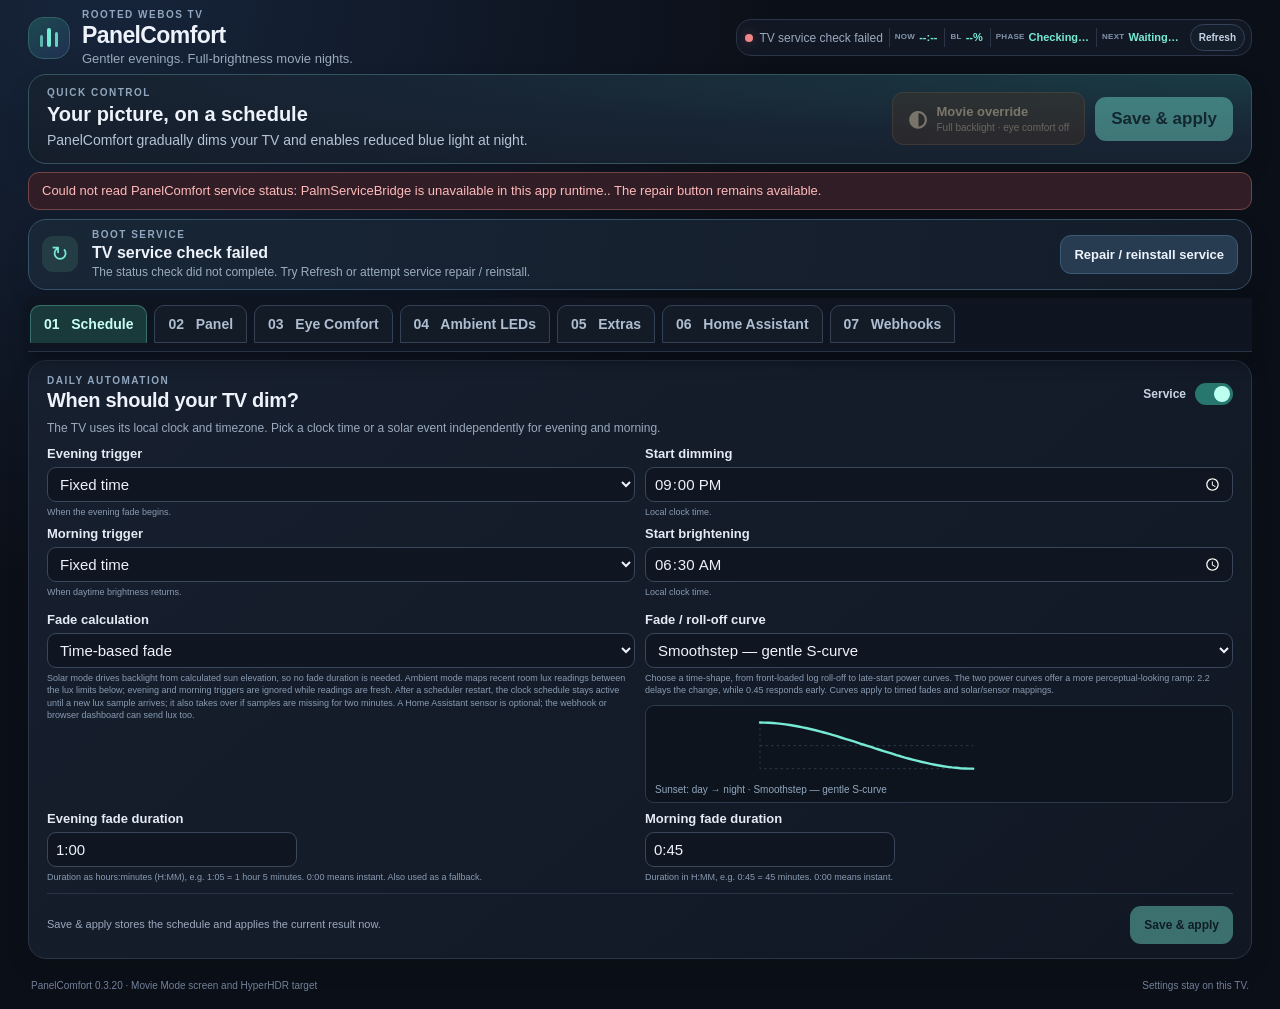
==== src/com.webosbrew.panelcomfort/index.html @ 4defeb70 "Initial public release of PanelComfort for HA 1.18.0 and webOS 0.3.20" ====
<!doctype html>
<html lang="en">
<head>
  <meta charset="utf-8">
  <meta name="viewport" content="width=device-width, initial-scale=1, maximum-scale=1">
  <meta name="description" content="Time-based panel brightness and eye-comfort automation for rooted LG webOS TVs.">
  <title>PanelComfort</title>
  <link rel="stylesheet" href="style.css">
</head>
<body>
  <main class="app-shell">
    <header class="topbar">
      <div class="brand-mark" aria-hidden="true"><span></span><span></span><span></span></div>
      <div class="brand-copy"><div class="eyebrow">ROOTED WEBOS TV</div><h1>PanelComfort</h1><p>Gentler evenings. Full-brightness movie nights.</p></div>
      <div class="top-status" aria-label="TV and scheduler status">
        <span id="statusDot" class="status-dot"></span><span id="statusText">Checking TV service…</span>
        <div class="status-metrics" aria-label="Live status">
          <div class="status-chip" id="statusChipTime" title="TV local time" aria-label="TV local time"><span>Now</span><strong id="liveTime">--:--</strong><small id="liveDate" class="sr-only">Waiting for TV status</small></div>
          <div class="status-chip" title="Scheduled panel backlight" aria-label="Scheduled panel backlight"><span>BL</span><strong id="liveBrightness">--%</strong></div>
          <div class="status-chip" id="statusChipPhase" title="Current schedule phase"><span>Phase</span><strong id="livePhase">Checking…</strong><small id="liveEye" class="sr-only">Eye Comfort: unknown</small></div>
          <div class="status-chip" id="statusChipNext" title="Next scheduled transition"><span>Next</span><strong id="liveNext">Waiting…</strong><small id="liveNextDetail" class="sr-only">Refreshes with TV status</small></div>
        </div>
        <span id="formState" class="form-state" hidden>Unsaved settings</span><button id="refreshBtn" class="button ghost small">Refresh</button>
      </div>
    </header>

    <section class="hero card">
      <div class="hero-copy"><div class="eyebrow">QUICK CONTROL</div><h2 id="modeHeadline">Your picture, on a schedule</h2><p id="modeDescription">PanelComfort gradually dims your TV and enables reduced blue light at night.</p></div>
      <div class="hero-actions"><button id="overrideBtn" class="button movie-button" disabled><span class="button-icon">◐</span><span><strong id="overrideLabel">Movie override</strong><small id="overrideHint">Full backlight · eye comfort off</small></span></button><button id="applyBtn" class="button primary" disabled>Save &amp; apply</button></div>
    </section>

    <div id="notice" class="notice" role="status" aria-live="polite">Connect to the Homebrew root service to configure PanelComfort.</div>

    <section class="card setup-card" id="setupCard" aria-live="polite">
      <div class="setup-icon">↻</div>
      <div class="setup-copy"><div class="eyebrow">BOOT SERVICE</div><h2 id="bootTitle">Run automatically</h2><p id="bootDescription">Install the root startup hook once. Settings stay on the TV and apply even when this app is closed.</p></div>
      <div class="setup-actions"><button id="bootBtn" class="button secondary">Install boot service</button><button id="removeBtn" class="button ghost danger hidden">Remove autostart</button></div>
    </section>

    <nav class="tab-nav" role="tablist" aria-label="PanelComfort settings">
      <button class="tab-button active" id="tabSchedule" role="tab" aria-selected="true" aria-controls="panelSchedule" data-tab="schedule">01 &nbsp; Schedule</button>
      <button class="tab-button" id="tabBrightness" role="tab" aria-selected="false" aria-controls="panelBrightness" data-tab="brightness">02 &nbsp; Panel</button>
      <button class="tab-button" id="tabEyeComfort" role="tab" aria-selected="false" aria-controls="panelEyeComfort" data-tab="eyecomfort">03 &nbsp; Eye Comfort</button>
      <button class="tab-button" id="tabHyperHDR" role="tab" aria-selected="false" aria-controls="panelHyperHDR" data-tab="hyperhdr">04 &nbsp; Ambient LEDs</button>
      <button class="tab-button" id="tabExtras" role="tab" aria-selected="false" aria-controls="panelExtras" data-tab="extras">05 &nbsp; Extras</button>
      <button class="tab-button" id="tabHomeAssistant" role="tab" aria-selected="false" aria-controls="panelHomeAssistant" data-tab="homeassistant">06 &nbsp; Home Assistant</button>
      <button class="tab-button" id="tabWebhook" role="tab" aria-selected="false" aria-controls="panelWebhook" data-tab="webhook">07 &nbsp; Webhooks</button>
    </nav>

    <section class="tab-panel active" id="panelSchedule" role="tabpanel" aria-labelledby="tabSchedule" data-panel="schedule">
      <section class="card settings-card">
        <div class="section-title"><div><div class="eyebrow">DAILY AUTOMATION</div><h2>When should your TV dim?</h2></div><label class="switch-label" for="enabled"><span>Service</span><input id="enabled" type="checkbox" checked><span class="switch-ui"></span></label></div>
        <p class="muted intro">The TV uses its local clock and timezone. Pick a clock time or a solar event independently for evening and morning.</p>

        <div class="field-grid two" id="eveningTriggerWrap">
          <div class="field"><label for="dimMode">Evening trigger</label><select id="dimMode"><option value="fixed">Fixed time</option><option value="sunset">Local sunset</option></select><small>When the evening fade begins.</small></div>
          <div class="field" id="dimTimeWrap"><label for="dimStart">Start dimming</label><input id="dimStart" type="time" value="21:00"><small>Local clock time.</small></div>
          <div class="field hidden" id="sunsetOffsetWrap"><label for="sunsetOffset">Offset from sunset</label><select id="sunsetOffset"><option value="-90">90 minutes before</option><option value="-60">1 hour before</option><option value="-45">45 min before</option><option value="-30">30 min before</option><option value="-20" selected>20 min before</option><option value="-15">15 min before</option><option value="0">At sunset</option><option value="15">15 min after</option><option value="30">30 min after</option><option value="45">45 min after</option><option value="60">1 hour after</option></select><small>Offsets shift when the fade starts.</small></div>
        </div>
        <div class="field-grid two" id="morningTriggerWrap">
          <div class="field"><label for="upMode">Morning trigger</label><select id="upMode"><option value="fixed">Fixed time</option><option value="sunrise">Local sunrise</option></select><small>When daytime brightness returns.</small></div>
          <div class="field" id="upTimeWrap"><label for="undimStart">Start brightening</label><input id="undimStart" type="time" value="06:30"><small>Local clock time.</small></div>
          <div class="field hidden" id="sunriseOffsetWrap"><label for="sunriseOffset">Offset from sunrise</label><select id="sunriseOffset"><option value="-60">1 hour before</option><option value="-45">45 min before</option><option value="-30">30 min before</option><option value="-15">15 min before</option><option value="0" selected>At sunrise</option><option value="15">15 min after</option><option value="30">30 min after</option><option value="45">45 min after</option><option value="60">1 hour after</option><option value="90">90 minutes after</option></select><small>Offsets shift when the morning fade starts.</small></div>
        </div>
        <p id="locationHint" class="muted small-copy hidden">Solar triggers or solar mode need coordinates. Open <button type="button" id="goToExtrasBtn" class="inline-link">Extras → Solar location</button> to set them.</p>

        <div class="field-grid two fade-controls">
          <div class="field"><label for="fadeMethod">Fade calculation</label><select id="fadeMethod"><option value="duration" selected>Time-based fade</option><option value="solar">Follow solar elevation</option><option value="ambient">Use an ambient light sensor (Home Assistant / webhook)</option><option value="tv-sensor">Use TV built-in luminance sensor (if available)</option></select><small>Solar mode drives backlight from calculated sun elevation, so no fade duration is needed. Ambient mode maps recent room lux readings between the lux limits below; evening and morning triggers are ignored while readings are fresh. After a scheduler restart, the clock schedule stays active until a new lux sample arrives; it also takes over if samples are missing for two minutes. A Home Assistant sensor is optional; the webhook or browser dashboard can send lux too.</small></div>
          <div class="field" id="fadeCurveWrap"><label for="fadeCurve">Fade / roll-off curve</label><select id="fadeCurve"><option value="linear">Linear — constant change</option><option value="easein">Ease-in — gentle start, faster finish</option><option value="easeout">Ease-out — fast start, gentle finish</option><option value="smooth" selected>Smoothstep — gentle S-curve</option><option value="smootherstep">Smootherstep — softer start and finish</option><option value="twilight">Cosine / twilight — naturally rounded</option><option value="rolloff-soft">Soft log roll-off — subtle early response</option><option value="rolloff">Log roll-off — stronger early response</option><option value="rolloff-strong">Strong log roll-off — very long tail</option><option value="exponential">Exponential-in — slow start, rapid finish</option><option value="gamma-late">Power 2.2 — very gentle start, stronger late change</option><option value="gamma-early">Power 0.45 — stronger early response, gentle tail</option></select><small>Choose a time-shape, from front-loaded log roll-off to late-start power curves. The two power curves offer a more perceptual-looking ramp: 2.2 delays the change, while 0.45 responds early. Curves apply to timed fades and solar/sensor mappings.</small><div class="curve-preview"><svg id="curvePreview" viewBox="0 0 300 88" role="img" aria-label="Selected fade curve preview"><path class="curve-gridline" d="M18 12V70H286 M18 41H286"/><path id="curvePreviewPath" class="curve-preview-path" d="M18 70 L286 12"/></svg><span id="curvePreviewCaption">Smoothstep — gentle S-curve</span></div></div>
        </div>
        <div class="field-grid two" id="durationControls">
          <div class="field" id="dimDurationWrap"><label for="dimDuration">Evening fade duration</label><input id="dimDuration" type="text" inputmode="numeric" maxlength="6" value="1:00" placeholder="1:00" autocomplete="off" spellcheck="false"><small>Duration as hours:minutes (H:MM), e.g. 1:05 = 1 hour 5 minutes. 0:00 means instant. Also used as a fallback.</small></div>
          <div class="field" id="undimDurationWrap"><label for="undimDuration">Morning fade duration</label><input id="undimDuration" type="text" inputmode="numeric" maxlength="6" value="0:45" placeholder="0:45" autocomplete="off" spellcheck="false"><small>Duration in H:MM, e.g. 0:45 = 45 minutes. 0:00 means instant.</small></div>
        </div>
        <div id="ambientLuxControls" class="field-grid two hidden">
          <div class="field"><label for="ambientLuxMin">Minimum room illuminance</label><input id="ambientLuxMin" type="number" min="0" max="199999" step="1" value="5"><small>At or below this lux value, the night minimum targets are used.</small></div>
          <div class="field"><label for="ambientLuxMax">Maximum room illuminance</label><input id="ambientLuxMax" type="number" min="1" max="200000" step="1" value="500"><small>At or above this lux value, the daytime maximum targets are used.</small></div>
          <div class="field"><label for="ambientBrightnessOffset">Ambient brightness offset</label><input id="ambientBrightnessOffset" type="number" min="-30" max="30" step="1" value="0"><small>Optional −30 to +30 percentage-point adjustment to both the TV and HyperHDR targets.</small></div>
        </div>

        <div class="panel-footer"><span class="muted small-copy">Save &amp; apply stores the schedule and applies the current result now.</span><button class="button primary tab-save" data-save>Save &amp; apply</button></div>
      </section>
    </section>

    <section class="tab-panel" id="panelEyeComfort" role="tabpanel" aria-labelledby="tabEyeComfort" data-panel="eyecomfort" hidden>
      <section class="card settings-card">
        <div class="section-title"><div><div class="eyebrow">REDUCED BLUE LIGHT</div><h2>Eye Comfort schedule</h2></div><label class="switch-label" for="eyeEnabled"><span>Enabled</span><input id="eyeEnabled" type="checkbox" checked><span class="switch-ui"></span></label></div>
        <p class="muted intro">Choose whether Eye Comfort follows room light, its own clock schedule, or a fixed override. This is independent of the brightness calculation.</p>
        <div class="field"><label for="eyeComfortMode">Eye Comfort control</label><select id="eyeComfortMode"><option value="dynamic">Dynamic</option><option value="time">Time</option><option value="on">On</option><option value="off">Off</option></select><small>Dynamic follows fresh lux and falls back to the timing below when readings are missing or stale. Time follows the timing below and ignores lux. Movie Mode pauses Dynamic and Time; On and Off are explicit overrides.</small></div>
        <div class="field"><label for="eyeLuxThreshold">Eye Comfort lux threshold</label><input id="eyeLuxThreshold" type="number" min="0" max="200000" step="1" value="50"><small>In Dynamic mode, turn Eye Comfort on at or below this room illuminance. HA lux, webhook, and browser readings are supported; stale or missing readings use the schedule.</small></div>
        <div class="field"><label for="luxStability">Lux Stability (lx)</label><input id="luxStability" type="number" min="0" max="1000" step="1" value="10"><small>Ignore sensor changes up to this amount from the last accepted reading. Dynamic Eye Comfort stays on until lux rises above its threshold plus this value. Set to 0 to disable.</small></div>
        <div class="eye-card">
          <div class="field"><label for="eyeTiming">Eye comfort timing</label><select id="eyeTiming"><option value="linked" selected>Follow evening / morning triggers</option><option value="custom">Use custom clock times</option></select><small>Recommended: use the same sunset/sunrise or clock triggers as the brightness schedule, with independent offsets.</small></div>
          <div id="eyeLinkedFields" class="field-grid two eye-times">
            <div class="field"><label for="eyeStartOffset">Eye Comfort start offset</label><input id="eyeStartOffset" type="text" inputmode="numeric" maxlength="7" value="0:15" placeholder="0:15" autocomplete="off" spellcheck="false"><small>Relative to evening trigger. No sign / positive = after; a leading minus = before. Example: -1:05 means 1 hour 5 minutes early.</small></div>
            <div class="field"><label for="eyeEndOffset">Eye Comfort end offset</label><input id="eyeEndOffset" type="text" inputmode="numeric" maxlength="7" value="0:00" placeholder="0:00" autocomplete="off" spellcheck="false"><small>0:00 means at the morning trigger; -0:15 means 15 minutes before it.</small></div>
          </div>
          <div id="eyeCustomFields" class="field-grid two eye-times hidden">
            <div class="field"><label for="eyeStart">Eye comfort starts</label><input id="eyeStart" type="time" value="21:30"></div>
            <div class="field"><label for="eyeEnd">Eye comfort ends</label><input id="eyeEnd" type="time" value="06:30"></div>
          </div>
          <p class="muted small-copy eye-note">Movie Mode pauses Dynamic Eye Comfort. Explicit On and Off selections remain in effect.</p>
        </div>
        <div class="panel-footer"><span class="muted small-copy">Eye Comfort timing can follow the evening/morning triggers or use custom clock times.</span><button class="button primary tab-save" data-save>Save &amp; apply</button></div>
      </section>
    </section>

    <section class="tab-panel" id="panelBrightness" role="tabpanel" aria-labelledby="tabBrightness" data-panel="brightness" hidden>
      <section class="card settings-card">
        <div class="section-title"><div><div class="eyebrow">PANEL LIGHT</div><h2>Brightness limits</h2></div><span class="pill">0–100</span></div>
        <p class="muted intro">Changes the backlight / panel-light setting, not black level or contrast. Some picture modes can keep their own settings.</p>
        <div class="range-field"><div class="range-heading"><label for="minBrightness">Night minimum</label><output id="minOut">18</output></div><input id="minBrightness" type="range" min="0" max="70" value="18"><div class="range-scale"><span>Dimmer</span><span>Brighter</span></div></div>
        <div class="range-field"><div class="range-heading"><label for="maxBrightness">Day maximum</label><output id="maxOut">80</output></div><input id="maxBrightness" type="range" min="1" max="100" value="80"><div class="range-scale"><span>Lower</span><span>100 = maximum</span></div></div>
        <div class="movie-target-block">
          <div class="section-title"><div><div class="eyebrow">MOVIE MODE</div><h3>TV and LED targets</h3></div><label class="switch-label" for="movieBrightnessEnabled"><span>Custom target</span><input id="movieBrightnessEnabled" type="checkbox"><span class="switch-ui"></span></label></div>
          <p class="muted small-copy">When off, Movie Mode uses each output's daytime target. When on, this value is the TV backlight percentage; HyperHDR maps the same position between its own night/day limits. Scheduled Eye Comfort is paused.</p>
          <div class="range-field"><div class="range-heading"><label for="movieBrightness">Movie Mode TV brightness</label><output id="movieBrightnessOut">80%</output></div><input id="movieBrightness" type="range" min="0" max="100" value="80"><div class="range-scale"><span>0%</span><span>100%</span></div></div>
        </div>
        <div class="preview-block"><div class="preview-copy"><span class="eyebrow">SCHEDULE PREVIEW</span><strong id="previewTitle">18% at night · 80% daytime</strong><small id="previewText">Dimming begins at 21:00 and fades over 60 minutes.</small></div><div class="preview-meter"><span id="previewMeterFill"></span></div></div>
        <div class="timeline-card"><div class="timeline-heading"><div><div class="eyebrow" id="timelineKicker">DAILY LIGHT CURVE</div><strong id="timelineTitle">Illustrative brightness timeline</strong></div><span id="timelineMode" class="pill neutral">Time-based</span></div><svg id="brightnessTimeline" viewBox="0 0 640 148" role="img" aria-label="Preview of scheduled brightness over a day" preserveAspectRatio="none"><path class="timeline-gridline" d="M32 28H608 M32 68H608 M32 108H608"/><path id="timelineArea" class="timeline-area" d="M32 28 L200 28 L250 108 L470 108 L520 28 L608 28 Z"/><path id="timelinePath" class="timeline-path" d="M32 28 L200 28 L250 108 L470 108 L520 28 L608 28"/><line id="timelineNow" class="timeline-now" x1="32" y1="18" x2="32" y2="116"/><text x="32" y="137" id="timelineLabel0">00:00</text><text x="176" y="137" id="timelineLabel1">06:00</text><text x="320" y="137" id="timelineLabel2">12:00</text><text x="464" y="137" id="timelineLabel3">18:00</text><text x="608" y="137" id="timelineLabel4" text-anchor="end">24:00</text><text x="36" y="17" id="timelineTopLabel">Day</text><text x="604" y="17" text-anchor="end" id="timelineBottomLabel">Night fade</text></svg><p id="timelineCaption" class="muted small-copy">Preview updates as you edit settings; the TV recalculates its target every minute.</p></div>
        <div class="profile-protection-block">
          <div class="section-title"><div><div class="eyebrow">INPUT / PICTURE-PROFILE PROTECTION</div><h3>Reapply after picture changes</h3></div><label class="switch-label" for="profileProtectionEnabled"><span>Enabled</span><input id="profileProtectionEnabled" type="checkbox" checked><span class="switch-ui"></span></label></div>
          <p class="muted small-copy">Watches foreground-app / current-input context and the active picture-mode dimension where webOS reports them, then reapplies scheduled backlight and Eye Comfort after a change. This firmware does not expose reliable HDR metadata through a documented API, so HDR-only changes are best-effort; read-back drift and the regular schedule provide fallbacks.</p>
          <div class="profile-status-row"><span id="profileProtectionBadge" class="pill neutral">Checking…</span><span id="profileProtectionStatus" class="muted small-copy">Checking watcher status…</span></div>
          <div id="profileContext" class="profile-context muted small-copy">No active picture profile reported yet.</div>
        </div>
        <div class="panel-footer"><span class="muted small-copy">Movie override uses the configured daytime maximum.</span><button class="button primary tab-save" data-save>Save &amp; apply</button></div>
      </section>
    </section>

    <section class="tab-panel" id="panelHyperHDR" role="tabpanel" aria-labelledby="tabHyperHDR" data-panel="hyperhdr" hidden>
      <section class="card settings-card hdr-card">
        <div class="section-title"><div><div class="eyebrow">AMBIENT LIGHTS</div><h2>Hyperion / HyperHDR brightness</h2></div><label class="switch-label" for="hyperhdrEnabled"><span>Control LEDs</span><input id="hyperhdrEnabled" type="checkbox"><span class="switch-ui"></span></label></div>
        <p class="muted intro">Fade HyperHDR output with the TV schedule. Uses HyperHDR v22 output scaling and can target all running instances or selected instance IDs. Each instance is selected before its brightness is changed, so separate side-light instances can follow the schedule too. If HyperHDR or a light is unavailable, TV dimming keeps running.</p>
        <div class="discovery-row hdr-primary-action"><button id="hyperhdrTestBtn" class="button secondary">Test connection</button><span id="hyperhdrDiscoveryStatus" class="muted small-copy">Save &amp; apply, then test the connection.</span></div>
        <div class="subsection-title hdr-limits-title"><div class="eyebrow">LED BRIGHTNESS LIMITS</div><p class="muted small-copy">The LED levels fade on the same schedule as the TV panel, but have separate limits.</p></div>
        <div class="hdr-brightness-grid">
          <div class="range-field"><div class="range-heading"><label for="hyperhdrMinBrightness">Night minimum</label><output id="hyperhdrMinOut">12%</output></div><input id="hyperhdrMinBrightness" type="range" min="0" max="90" value="12"><div class="range-scale"><span>Off</span><span>Brighter</span></div></div>
          <div class="range-field"><div class="range-heading"><label for="hyperhdrMaxBrightness">Day / movie maximum</label><output id="hyperhdrMaxOut">60%</output></div><input id="hyperhdrMaxBrightness" type="range" min="1" max="100" value="60"><div class="range-scale"><span>Lower</span><span>100 = normal output scale</span></div></div>
        </div>
        <div class="preview-block hdr-preview"><div class="preview-copy"><span class="eyebrow">AMBIENT LIGHT PREVIEW</span><strong id="hyperhdrPreviewTitle">12% at night · 60% day · movie TV 80% / LEDs 60%</strong><small>The Movie Mode slider sets the TV target. HyperHDR follows the same position between the TV's night/day limits, mapped to the LEDs' own night/day limits. Select which HyperHDR instances receive the adjustment in Connection settings.</small></div><div class="preview-meter"><span id="hyperhdrPreviewMeterFill"></span></div></div>
        <details class="advanced-settings"><summary>Connection settings (advanced)</summary><div class="advanced-body">
          <div class="field-grid two"><div class="field"><label for="hyperhdrHost">HyperHDR host</label><input id="hyperhdrHost" type="text" value="127.0.0.1" placeholder="127.0.0.1" autocomplete="off" spellcheck="false"><small>Use 127.0.0.1 when HyperHDR runs on this TV.</small></div><div class="field"><label for="hyperhdrPort">HTTP port</label><input id="hyperhdrPort" type="text" value="auto" placeholder="auto or 8090" autocomplete="off" spellcheck="false"><small><strong>auto</strong> tries the last working port, 8090 and a bounded local-port scan.</small></div></div>
          <div class="field-grid two"><div class="field"><label for="hyperhdrToken">API token (optional)</label><input id="hyperhdrToken" type="password" value="" autocomplete="new-password" spellcheck="false"><small>Leave blank if local JSON-RPC does not require authentication.</small></div><div class="field instance-picker-field"><span class="field-label">Instances to control</span><input id="hyperhdrInstanceIds" type="hidden" value="all"><small>Select all running instances or choose them individually. Run Test connection to refresh the detected list.</small><div id="hyperhdrInstanceOptions" class="instance-options" aria-live="polite"><span class="muted small-copy">Run Test connection to discover HyperHDR instances.</span></div><details class="manual-instance-picker"><summary>Enter instance IDs manually</summary><label for="hyperhdrInstanceIdsManual">Comma-separated instance IDs</label><input id="hyperhdrInstanceIdsManual" type="text" value="all" placeholder="all or 0,3" autocomplete="off" spellcheck="false"><small>Use this only if HyperHDR does not report its running instances.</small></details></div></div>
        </div></details>
        <div class="panel-footer"><span class="muted small-copy">Optional integration. Disable it to leave HyperHDR brightness untouched.</span><button class="button primary tab-save" data-save>Save &amp; apply</button></div>
      </section>
    </section>

    <section class="tab-panel" id="panelExtras" role="tabpanel" aria-labelledby="tabExtras" data-panel="extras" hidden>
      <section class="card settings-card">
        <div class="section-title"><div><div class="eyebrow">OPTIONAL INPUTS</div><h2>Location &amp; sensors</h2></div><span class="pill neutral">Model-dependent</span></div>
        <div id="solarLocationCard" class="location-card">
          <div class="section-title"><div><div class="eyebrow">SOLAR LOCATION</div><h3>Where is the TV?</h3></div><button id="detectLocationBtn" class="button secondary">Detect by internet</button></div>
          <p class="muted small-copy">Looks up an approximate location from your public IP using ipapi.co. It is not GPS and can be inaccurate with a VPN or mobile internet. You can edit the coordinates manually.</p>
          <div class="field-grid two location-fields">
            <div class="field"><label for="latitude">Latitude</label><input id="latitude" type="number" min="-89" max="89" step="0.0001" placeholder="e.g. 52.70"></div>
            <div class="field"><label for="longitude">Longitude</label><input id="longitude" type="number" min="-180" max="180" step="0.0001" placeholder="e.g. 5.20"></div>
          </div>
          <small id="locationStatus" class="location-status">Coordinates drive sunrise/sunset times and the solar-elevation fade. IP lookup is approximate and happens only when you press the button.</small>
        </div>
        <div class="sensor-row"><div class="sensor-icon">▣</div><div class="sensor-copy"><strong>Browser dashboard</strong><p>The dashboard lets phones and computers on your home network view status, change the schedule, toggle Movie Mode and send sensor readings. It can write TV settings, so leave it off unless you use it.</p><div class="toggle-row dashboard-toggle"><span class="toggle-caption">Enable browser dashboard API on the local network</span><label class="switch-label" for="webUiEnabled"><input id="webUiEnabled" type="checkbox"><span class="switch-ui"></span></label></div><div class="shortcut-controls"><a id="openWebInterface" class="button secondary" href="#" aria-disabled="true" target="_blank" rel="noopener">Open web dashboard</a><span id="webInterfaceAddress" class="muted small-copy">Dashboard disabled until enabled and saved.</span></div><small class="muted small-copy">No login or token is required. Only enable on a trusted home LAN; never forward this port to the internet. Home Assistant and webhook controls can remain enabled independently.</small></div></div>
        <div class="sensor-row built-in-sensor-row"><div class="sensor-icon">☼</div><div class="sensor-copy"><strong>TV built-in ambient / luminance sensor</strong><p>Some modern LG models expose an ambient-light / luminance reading through webOS. Availability varies by panel and firmware. The Schedule → Fade calculation menu retains “TV built-in luminance sensor”; if unsupported or stale, PanelComfort falls back to the timed schedule.</p><div class="shortcut-controls"><button id="testTvSensorBtn" class="button secondary">Check TV sensor</button><span id="tvSensorStatus" class="muted small-copy">Not checked yet</span></div></div><span id="tvSensorBadge" class="unavailable">Not checked</span></div>
<div class="panel-footer"><span class="muted small-copy">Ambient sensor input can come from the TV (if supported), Home Assistant, or a secret webhook.</span><button class="button primary tab-save" data-save>Save &amp; apply</button></div>
      </section>
    </section>

    <section class="tab-panel" id="panelHomeAssistant" role="tabpanel" aria-labelledby="tabHomeAssistant" data-panel="homeassistant" hidden>
      <section class="card settings-card">
        <div class="section-title"><div><div class="eyebrow">NATIVE INTEGRATION</div><h2>Home Assistant</h2></div><span id="haApiBadge" class="pill neutral">Disabled</span></div>
        <div class="sensor-row"><div class="sensor-icon">⌂</div><div class="sensor-copy"><strong>Movie Mode switch and sensor controls</strong><p>Enable this endpoint and Save &amp; apply. In Home Assistant, copy <code>ha-integration/custom_components/panelcomfort</code> into <code>/config/custom_components/panelcomfort</code>, restart Home Assistant, then add the PanelComfort integration. If discovery does not find the TV, enter its current local IP and port 8765. A lux sensor is optional: choose one in Configure → Options only if using Ambient mode; otherwise leave it blank. Ambient Lux Minimum/Maximum and Ambient Brightness Offset are available as Home Assistant number controls.</p><div class="toggle-row ha-toggle"><span class="toggle-caption">Allow Home Assistant from private IPv4 networks</span><label class="switch-label" for="haApiEnabled"><input id="haApiEnabled" type="checkbox"><span class="switch-ui"></span></label></div></div></div>
        <div class="notice security-note show">LAN-only, without a token: devices on private IPv4 networks may call this control endpoint while enabled; this is not authentication and is not restricted to one /24 subnet. Keep it on a trusted home LAN and do not forward the port to the internet. The separate Webhooks tab uses secret URLs instead.</div>
        <div class="ha-status-line"><span id="haApiStatus" class="muted small-copy">Requires the boot service.</span><span id="haApiAddress" class="muted small-copy">Port 8765</span></div>
        <div class="shortcut-controls"><button id="testHaEndpointBtn" class="button secondary">Test endpoint</button><span id="haEndpointTestStatus" class="muted small-copy">The web dashboard is independent of Home Assistant.</span></div>
        <details class="advanced-settings"><summary>Network details</summary><div class="advanced-body"><div class="field-grid two"><div class="field"><label for="haApiPort">Discovery / API port</label><input id="haApiPort" type="number" min="1024" max="65535" step="1" value="8765"><small>Keep 8765 unless you have a port conflict.</small></div><div class="field"><label for="haTvIp">Current TV address</label><input id="haTvIp" type="text" readonly value="Detecting…"></div></div><div class="field"><label for="haHealthUrl">TV health-check URL</label><input id="haHealthUrl" type="text" readonly value=""><small>Open this from another device on your local network. A JSON response with <code>"ok":true</code> confirms that the listener and endpoint are reachable, even when the Home Assistant API is disabled. This URL appears after status refresh and service update.</small></div><div class="field"><label for="haDeviceId">Stable device ID</label><input id="haDeviceId" type="text" readonly value="Generated when boot service is installed" spellcheck="false" autocomplete="off"></div></div></details>
        <div class="panel-footer"><span class="muted small-copy">Requires the boot service. Home Assistant and Webhooks are independent.</span><button class="button primary tab-save" data-save>Save &amp; apply</button></div>
      </section>
    </section>

    <section class="tab-panel" id="panelWebhook" role="tabpanel" aria-labelledby="tabWebhook" data-panel="webhook" hidden>
      <section class="card settings-card">
        <div class="section-title"><div><div class="eyebrow">OPTIONAL HTTP CONTROL</div><h2>Webhook URLs</h2></div><span id="webhookBadge" class="pill neutral">Disabled</span></div>
        <p class="muted intro">Completely separate from the Home Assistant integration. Use short 8-character secret-link IDs with REST commands, scripts or trusted LAN automations. The ambient-light URL accepts a new lux reading, so external sensors can drive Ambient mode without Home Assistant. Keep the links local and private.</p>
        <div class="toggle-row"><span class="toggle-caption">Enable secret-link webhooks</span><label class="switch-label" for="webhookEnabled"><input id="webhookEnabled" type="checkbox"><span class="switch-ui"></span></label></div>
        <div class="shortcut-controls webhook-actions"><button id="webhookRotateBtn" class="button ghost">Rotate webhook links</button><button class="button primary tab-save" data-save>Save &amp; apply</button></div>
        <details id="webhookDetails" class="advanced-settings"><summary>Show webhook URLs</summary><div class="advanced-body"><div class="field"><label for="webhookHost">TV address in URLs</label><input id="webhookHost" type="text" value="" placeholder="e.g. 192.0.2.186" autocomplete="off" spellcheck="false"><small>Auto-detected from the TV network interface. If detection fails, enter the TV local IP address here; press Save &amp; apply to keep it.</small></div><p id="webhookUrlHelp" class="muted small-copy">Enable and save webhooks to activate these links. Keep them private: possession of a URL grants control from an allowed private IPv4 network. The short URL secret has 32 bits of entropy; keep it on a trusted home LAN.</p><div class="field"><label for="webhookOnUrl">Movie Mode ON</label><input id="webhookOnUrl" type="text" readonly value=""><button type="button" class="button ghost small copy-webhook" data-copy="webhookOnUrl">Copy URL</button><small>Explicitly enables Movie Mode.</small></div><div class="field"><label for="webhookOffUrl">Movie Mode OFF</label><input id="webhookOffUrl" type="text" readonly value=""><button type="button" class="button ghost small copy-webhook" data-copy="webhookOffUrl">Copy URL</button><small>Resumes the schedule.</small></div><div class="field"><label for="webhookToggleUrl">Toggle Movie Mode</label><input id="webhookToggleUrl" type="text" readonly value=""><button type="button" class="button ghost small copy-webhook" data-copy="webhookToggleUrl">Copy URL</button></div><div class="field"><label for="webhookStatusUrl">Status query</label><input id="webhookStatusUrl" type="text" readonly value=""><button type="button" class="button ghost small copy-webhook" data-copy="webhookStatusUrl">Copy URL</button><small>Returns current override, phase, panel backlight, lux and HyperHDR state.</small></div><div class="field"><label for="webhookAmbientUrl">Send ambient light (lux)</label><input id="webhookAmbientUrl" type="text" readonly value=""><button type="button" class="button ghost small copy-webhook" data-copy="webhookAmbientUrl">Copy URL</button><small>Replace the final number after <code>ambient_lux=</code> with the new illuminance reading (integer 0–200000). Useful with a sensor or automation that can call HTTP URLs; no Home Assistant integration required. To use these readings for dimming, select Ambient sensor mode.</small></div><span class="pill neutral" id="webhookUrlStatus">Disabled</span></div></details>
        <div class="panel-footer"><span class="muted small-copy">Use the Home Assistant integration for a native, state-reporting switch.</span><button class="button primary tab-save" data-save>Save &amp; apply</button></div>
      </section>
    </section>

    <footer><span>PanelComfort 0.3.20 · Movie Mode screen and HyperHDR target</span><span id="lastAction">Settings stay on this TV.</span></footer>
  </main>
  <script src="app.js"></script>
</body>
</html>
---- src/com.webosbrew.panelcomfort/style.css ----
:root{color-scheme:dark;--bg:#0b0f17;--panel:#141b27;--panel2:#192332;--line:#2a3547;--text:#eef3fb;--muted:#9ba9bd;--teal:#77ead6;--blue:#8eafff;--amber:#f2c27d;--danger:#e99a9a;--radius:18px}
*{box-sizing:border-box}html{min-height:100%;background:var(--bg)}body{margin:0;min-height:100vh;overflow-y:auto;background:radial-gradient(ellipse at 8% 0%,#16243a 0%,var(--bg) 42%);color:var(--text);font-family:Arial,Helvetica,sans-serif;font-size:17px}.app-shell{width:min(1540px,100%);margin:0 auto;padding:15px 28px 18px}.topbar{display:flex;align-items:center;gap:15px;margin-bottom:13px;min-height:62px}.brand-mark{height:48px;width:48px;flex:none;display:flex;align-items:flex-end;justify-content:center;gap:4px;padding:11px;border-radius:15px;background:linear-gradient(145deg,#1c4a50,#202f50);border:1px solid #316067}.brand-mark span{display:block;width:5px;border-radius:4px;background:var(--teal)}.brand-mark span:nth-child(1){height:12px;opacity:.7}.brand-mark span:nth-child(2){height:19px}.brand-mark span:nth-child(3){height:15px;opacity:.85}.brand-copy{flex:1;min-width:0}.eyebrow{font-size:10px;font-weight:800;letter-spacing:1.5px;color:#91a6bf}.brand-copy h1{font-size:26px;letter-spacing:-.6px;margin:2px 0}.brand-copy p{color:var(--muted);margin:0;font-size:13px}.top-status{display:flex;align-items:center;gap:9px;padding:8px 10px 8px 12px;border-radius:30px;border:1px solid var(--line);background:#111824;color:var(--muted);font-size:12px;white-space:nowrap}.status-dot{height:8px;width:8px;flex:none;border-radius:50%;background:#d6a76b;box-shadow:0 0 12px #d6a76b55}.status-dot.ok{background:#77ead6;box-shadow:0 0 12px #77ead655}.status-dot.bad{background:#ef8585;box-shadow:0 0 12px #ef858555}.card{background:linear-gradient(140deg,rgba(23,32,47,.97),rgba(17,24,36,.97));border:1px solid var(--line);border-radius:var(--radius);box-shadow:0 10px 27px #00000013}.hero{display:flex;align-items:center;justify-content:space-between;gap:18px;padding:17px 21px;margin-bottom:10px;border-color:#33545e;background:radial-gradient(ellipse at 100% 0%,#1a3b44 0%,#182534 48%,#151d2a 100%)}.hero-copy{max-width:620px;min-width:0}.hero h2{font-size:23px;margin:5px 0}.hero p{max-width:610px;color:#b5c3d4;line-height:1.4;margin:0;font-size:14px}.hero-actions{display:flex;align-items:center;gap:10px;flex-wrap:wrap;justify-content:flex-end}.button{font:inherit;font-weight:700;border:1px solid transparent;border-radius:11px;padding:11px 15px;min-height:44px;cursor:pointer;transition:background .15s,border-color .15s;color:var(--text);white-space:nowrap}.button:disabled{opacity:.42;cursor:not-allowed}.button:focus-visible,input:focus-visible,select:focus-visible,.tab-button:focus-visible{outline:3px solid #a8c5ff;outline-offset:3px}.button.primary{background:var(--teal);color:#0c2326}.button.secondary{background:#273c51;border-color:#3b5b76}.button.ghost{background:#141d2a;border-color:#344358;color:#c6d3e5}.button.small{font-size:12px;padding:6px 9px;min-height:30px;border-radius:20px}.button.movie-button{display:flex;align-items:center;gap:10px;text-align:left;background:#443327;border-color:#75543a;color:#ffddb1}.button.movie-button.active{background:#1d403a;border-color:#4a9384;color:#a9f5e6}.button.movie-button strong,.button.movie-button small{display:block}.button.movie-button strong{font-size:13px}.button.movie-button small{font-size:10px;font-weight:500;margin-top:3px;color:inherit;opacity:.8}.button-icon{font-size:22px}.danger{color:var(--danger)!important}.notice{display:none;padding:9px 13px;margin:0 0 9px;border:1px solid #795d3d;border-radius:11px;color:#ffdbad;background:#30271f;font-size:13px;line-height:1.4}.notice.show{display:block}.notice.good{border-color:#2f6c60;background:#132c2a;color:#a9f5df}.notice.error{border-color:#754447;background:#311d25;color:#ffbabb}.setup-card{display:grid;grid-template-columns:38px minmax(0,1fr) auto;gap:12px;align-items:center;padding:12px 16px;margin-bottom:10px;border-color:#36516a;background:linear-gradient(100deg,#182636,#141c29)}.setup-icon{width:36px;height:36px;border-radius:11px;background:#243c44;color:var(--teal);font-size:21px;display:grid;place-items:center}.setup-copy{min-width:0}.setup-copy h2{font-size:16px;line-height:1.2;margin:3px 0 2px}.setup-copy p{font-size:12px;line-height:1.35;color:#9bacbf;margin:0;max-width:720px}.setup-actions{display:flex;justify-content:flex-end;gap:8px;flex-wrap:wrap}.setup-actions .button{min-height:39px;padding:9px 13px;font-size:13px}.hidden{display:none!important}.tab-nav{display:flex;gap:7px;align-items:stretch;margin:0 0 10px;padding:0 0 1px;border-bottom:1px solid #253244}.tab-button{font:inherit;font-size:14px;font-weight:700;color:#aebdd0;border:1px solid #344256;border-bottom-color:#344256;background:#131b27;border-radius:10px 10px 0 0;padding:11px 17px;min-height:43px;cursor:pointer}.tab-button.active{color:#c7fff4;background:#1a393b;border-color:#39706c;border-bottom-color:#1a393b}.tab-panel{display:block}.tab-panel[hidden]{display:none!important}.settings-card{padding:18px 21px;margin-bottom:11px}.section-title{display:flex;align-items:center;justify-content:space-between;gap:12px;margin-bottom:8px}.section-title h2{font-size:20px;letter-spacing:-.3px;margin:3px 0 0}.muted{color:var(--muted);line-height:1.4}.intro{font-size:12px;margin:0 0 14px;max-width:1000px}.pill{font-size:11px;font-weight:700;padding:5px 9px;border-radius:20px;background:#203a43;color:#93eadc;border:1px solid #2b5a5d;white-space:nowrap}.pill.neutral{background:#242e3c;border-color:#354254;color:#b1c0d4}.field-grid{display:grid;gap:13px;margin-bottom:12px}.field-grid.two{grid-template-columns:repeat(2,minmax(0,1fr))}.field-grid.three{grid-template-columns:repeat(3,minmax(0,1fr))}.field{min-width:0}.field>label,.range-heading label{display:block;font-weight:700;font-size:13px;margin:0 0 6px;color:#e4ebf5}.field input:not([type=checkbox]):not([type=range]),.field select{font:inherit;font-size:15px;color:var(--text);background:#0f1621;border:1px solid #3a475a;border-radius:9px;min-height:39px;width:100%;padding:7px 10px}.field small{display:block;color:#899bb2;font-size:10px;line-height:1.35;margin-top:4px}.toggle-row{min-height:39px;display:flex;align-items:center;justify-content:space-between;gap:12px;padding:0 10px;background:#0f1621;border:1px solid #3a475a;border-radius:9px}.toggle-caption{font-size:12px;color:#c5d1e2}.switch-label{position:relative;display:flex;align-items:center;gap:9px;color:#c8d4e4;font-size:12px;font-weight:700;white-space:nowrap}.switch-label input{position:absolute;opacity:0;width:1px;height:1px}.switch-ui{position:relative;width:38px;height:22px;background:#3a4657;border-radius:20px;display:block;transition:.2s;flex:none}.switch-ui:after{content:"";position:absolute;height:16px;width:16px;left:3px;top:3px;border-radius:50%;background:#d9e3f0;transition:.2s}.switch-label input:checked+.switch-ui{background:#28776e}.switch-label input:checked+.switch-ui:after{transform:translateX(16px);background:#bcfff1}.switch-label input:focus-visible+.switch-ui{outline:3px solid #a8c5ff;outline-offset:3px}.range-field{margin:22px 0 27px}.range-heading{display:flex;justify-content:space-between;align-items:center;margin-bottom:7px}.range-heading label{margin:0}.range-heading output{font-size:20px;font-weight:800;color:var(--teal);font-variant-numeric:tabular-nums}.range-field input[type=range]{width:100%;accent-color:var(--teal);height:27px;margin:0}.range-scale{display:flex;justify-content:space-between;color:#8596ad;font-size:11px}.preview-block{border-radius:13px;background:#0e1520;border:1px solid #2d3b4d;padding:14px 15px;margin-top:24px}.preview-copy strong,.preview-copy small{display:block}.preview-copy strong{font-size:15px;margin:6px 0}.preview-copy small{color:#91a3b9;font-size:12px;line-height:1.45}.preview-meter{height:6px;border-radius:9px;background:#2b3747;overflow:hidden;margin-top:13px}.preview-meter span{display:block;width:80%;height:100%;border-radius:9px;background:linear-gradient(90deg,#5baea7,#b3f5dc);transition:width .2s}.sensor-row{display:flex;align-items:flex-start;gap:12px;padding:14px 0;border-top:1px solid #293648}.sensor-icon{flex:none;width:34px;height:34px;border-radius:10px;display:grid;place-items:center;background:#243543;color:#a3d7d7;font-size:20px}.sensor-copy{flex:1;min-width:0}.sensor-copy strong{font-size:14px}.sensor-copy p{font-size:12px;line-height:1.5;color:#96a6ba;margin:5px 0 0}.unavailable{font-size:10px;text-transform:uppercase;letter-spacing:.6px;color:#d8b77f;border:1px solid #5e503a;background:#30291e;border-radius:6px;padding:5px 7px;white-space:nowrap}.remote-row{padding-bottom:10px}.shortcut-controls{display:flex;align-items:flex-end;gap:10px;flex-wrap:wrap;margin-top:12px}.shortcut-select{width:min(360px,100%)}.clear-button{min-height:39px;font-size:12px;padding:8px 12px}.shortcut-status{margin-top:7px!important;color:#a9c3d5!important;font-size:11px!important}.panel-footer{display:flex;align-items:center;justify-content:space-between;gap:12px;border-top:1px solid #263448;padding-top:12px;margin-top:10px}.small-copy{font-size:11px}.tab-save{font-size:12px;min-height:38px;padding:8px 13px}footer{display:flex;justify-content:space-between;gap:12px;color:#718199;font-size:10px;padding:10px 3px 0}
@media(max-width:1100px){.app-shell{padding:13px 17px 16px}.hero{align-items:flex-start;flex-direction:column}.hero-actions{justify-content:flex-start;width:100%}.setup-card{grid-template-columns:36px minmax(0,1fr);}.setup-actions{grid-column:2;justify-content:flex-start}.top-status{margin-left:auto}.field-grid.two{grid-template-columns:repeat(2,minmax(0,1fr))}}
@media(max-width:680px){body{font-size:15px}.app-shell{padding:10px}.topbar{flex-wrap:wrap}.top-status{width:100%;justify-content:space-between;margin:0}.brand-copy h1{font-size:23px}.hero{padding:15px}.hero h2{font-size:20px}.hero-actions{display:grid;grid-template-columns:1fr 1fr}.hero-actions>.button{white-space:normal}.setup-card{grid-template-columns:32px minmax(0,1fr);padding:11px}.setup-actions{grid-column:1/-1}.tab-nav{gap:4px}.tab-button{flex:1;padding:9px 5px;font-size:11px}.settings-card{padding:14px}.section-title h2{font-size:18px}.field-grid.two,.field-grid.three{grid-template-columns:1fr}.panel-footer{align-items:flex-start;flex-direction:column}.panel-footer .button{align-self:flex-end}.sensor-row{flex-wrap:wrap}.unavailable{margin-left:46px}.shortcut-select{width:100%}footer{flex-direction:column}}
@media(min-width:1101px) and (max-height:900px){.app-shell{padding-top:9px}.topbar{margin-bottom:8px;min-height:52px}.brand-mark{height:42px;width:42px}.brand-copy h1{font-size:23px}.hero{padding:12px 18px;margin-bottom:8px}.hero h2{font-size:20px}.setup-card{padding:9px 13px;margin-bottom:8px}.settings-card{padding:14px 18px}.field-grid{gap:9px;margin-bottom:8px}.intro{margin-bottom:9px}.field input:not([type=checkbox]):not([type=range]),.field select{min-height:35px;padding:5px 8px}.field small{font-size:9px}.tab-nav{margin-bottom:8px}.tab-button{min-height:38px;padding:8px 13px}.field-grid.two{gap:10px}}

.unavailable.enabled{color:#a9f5df;border-color:#2f6c60;background:#132c2a}

/* Home Assistant panel */
.ha-toggle{margin-top:12px;max-width:560px}.ha-fields{margin-top:16px}.token-input{font-family:ui-monospace,SFMono-Regular,Consolas,monospace;letter-spacing:.3px}.ha-url-block{border:1px solid #29394c;background:#111925;border-radius:13px;padding:14px;margin-top:17px;display:grid;gap:11px}.ha-url-block .section-title{margin-bottom:0}.ha-url-block .section-title h2{font-size:17px}.ha-url-block input{font-family:ui-monospace,SFMono-Regular,Consolas,monospace;font-size:12px!important;min-height:40px!important}.ha-actions{justify-content:space-between;align-items:center;margin-top:14px}.ha-help{margin:13px 0 0;font-size:11px}.tab-nav{overflow-x:auto}.tab-button{flex:0 0 auto}.ha-url-block .field{min-width:0}
@media(max-width:850px){.tab-nav{display:grid;grid-template-columns:repeat(2,minmax(0,1fr))}.tab-button{border-radius:9px;white-space:normal}.ha-actions{align-items:stretch;flex-direction:column}.ha-actions .button{width:100%}}

/* Hyperion/HyperHDR integration */
.hdr-card { margin-top: 18px; }
.discovery-row { display:flex; align-items:center; gap:14px; flex-wrap:wrap; margin:16px 0 20px; }
.discovery-row .small-copy { flex:1 1 280px; }
.subsection-title { margin:18px 0 8px; }
.subsection-title p { margin-top:6px; }
#hyperhdrToken { letter-spacing:.04em; }

/* TV-friendly dedicated HyperHDR tab (v0.1.5) */
.hdr-card { margin-top: 0; }
.hdr-primary-action { margin: 8px 0 10px; }
.hdr-primary-action .button { min-height: 38px; padding: 8px 13px; }
.hdr-primary-action .small-copy { flex: 1 1 420px; }
.hdr-limits-title { margin: 10px 0 0; }
.hdr-limits-title p { margin: 4px 0 0; }
.hdr-brightness-grid { display: grid; grid-template-columns: repeat(2, minmax(0, 1fr)); gap: 24px; }
.hdr-brightness-grid .range-field { margin: 8px 0 10px; }
.hdr-brightness-grid .range-heading output { font-size: 18px; }
.hdr-preview { margin-top: 8px; padding: 11px 13px; }
.hdr-preview .preview-meter { margin-top: 9px; }
.advanced-settings { margin-top: 12px; border: 1px solid #2d3b4d; border-radius: 10px; background: #101722; }
.advanced-settings summary { padding: 10px 13px; cursor: pointer; color: #c8d8e8; font-size: 12px; font-weight: 700; }
.advanced-settings summary:focus-visible { outline: 3px solid #a8c5ff; outline-offset: 2px; border-radius: 8px; }
.advanced-settings[open] summary { border-bottom: 1px solid #2d3b4d; color: var(--teal); }
.advanced-body { padding: 12px 13px 2px; }
.advanced-body .field-grid:last-child { margin-bottom: 4px; }
.hdr-card .panel-footer { margin-top: 12px; padding-top: 10px; }
@media(max-width:850px) { .hdr-brightness-grid { grid-template-columns: 1fr; gap: 3px; } }

/* Solar scheduling, Eye Comfort, and picture-profile controls. */
.location-card,.eye-card,.profile-protection-block{border:1px solid #2d3b4d;background:#101722;border-radius:13px;padding:13px 15px;margin:12px 0}
.location-card .section-title,.eye-card .section-title,.profile-protection-block .section-title{margin-bottom:9px}
.location-card h3,.eye-card h3,.profile-protection-block h3{font-size:16px;margin:3px 0 0}
.location-card .small-copy,.profile-protection-block .small-copy{font-size:11px;line-height:1.45}
.location-fields{margin:12px 0 4px}
.location-status{display:block;color:#a9c3d5;font-size:11px;line-height:1.45;margin-top:8px}
.eye-card .field{margin-bottom:9px}
.eye-card .field-grid{margin-bottom:0}
.eye-card .eye-note{margin:11px 0 1px}
.profile-status-row,.ha-status-line{display:flex;align-items:center;gap:10px;flex-wrap:wrap;margin-top:10px}
.profile-context{margin-top:7px;padding:7px 9px;border-radius:7px;background:#0b111a;overflow-wrap:anywhere}
.profile-protection-block .switch-label{padding-left:5px}
.ha-status-line{justify-content:space-between;border-top:1px solid #293648;padding-top:10px}
.security-note{font-size:11px;line-height:1.4;margin-top:12px;padding:9px 11px}
.webhook-actions{margin:12px 0}
.webhook-actions .button{min-height:38px}
#webhookOnUrl,#webhookOffUrl,#webhookToggleUrl,#webhookStatusUrl{font-family:ui-monospace,SFMono-Regular,Consolas,monospace;font-size:11px!important;}
@media(max-width:850px){.location-card,.eye-card,.profile-protection-block{padding:10px}.ha-status-line{align-items:flex-start;flex-direction:column}.webhook-actions{align-items:stretch;flex-direction:column}.webhook-actions .button{width:100%}}
@media(min-width:1101px) and (max-height:900px){.location-card,.eye-card,.profile-protection-block{padding:10px 12px;margin:9px 0}.profile-protection-block .small-copy,.location-card .small-copy,.location-status{font-size:10px}.preview-block{margin-top:15px;padding:11px 13px}}

/* Live status, fade curve and webhook affordances. */
.live-summary{display:grid;grid-template-columns:repeat(4,minmax(0,1fr));gap:8px;margin:0 0 10px}.live-tile{min-width:0;background:#101722;border:1px solid #2d3b4d;border-radius:12px;padding:10px 13px}.live-tile span,.live-tile small{display:block;color:#92a3b9;font-size:10px;line-height:1.4}.live-tile strong{display:block;color:var(--teal);font-size:20px;font-variant-numeric:tabular-nums;margin:3px 0;overflow-wrap:anywhere}.live-tile:nth-child(3) strong,.live-tile:nth-child(4) strong{font-size:15px}.timeline-card{background:#101722;border:1px solid #2d3b4d;border-radius:13px;padding:13px 15px;margin-top:14px}.timeline-heading{display:flex;align-items:center;justify-content:space-between;gap:10px;margin-bottom:6px}.timeline-heading strong{display:block;font-size:13px;margin-top:3px}.timeline-card svg{display:block;width:100%;height:145px;overflow:visible}.timeline-card svg text{fill:#96a6ba;font:11px Arial,Helvetica,sans-serif}.timeline-gridline{fill:none;stroke:#344052;stroke-width:1;stroke-dasharray:3 4}.timeline-area{fill:#61cabb;fill-opacity:.12}.timeline-path{fill:none;stroke:#77ead6;stroke-width:3;stroke-linecap:round;stroke-linejoin:round}.timeline-now{stroke:#f2c27d;stroke-width:2;stroke-dasharray:3 3}.timeline-caption{font-size:11px}.copy-webhook{margin-top:5px}.copy-webhook:disabled{opacity:.35}.fade-controls{margin-top:14px}.tab-nav{align-items:stretch}
@media(max-width:850px){.live-summary{grid-template-columns:repeat(2,minmax(0,1fr))}.live-tile{padding:9px}.live-tile strong{font-size:18px}.timeline-card{padding:10px}.timeline-card svg{height:120px}}


/* Compact live metrics integrated with service status. */
.topbar{gap:12px}
.top-status{gap:9px;flex-wrap:nowrap;min-width:0;max-width:100%;padding:6px 8px 6px 11px;border-radius:15px;white-space:nowrap}
#statusText{flex:none}
.status-metrics{display:flex;align-items:center;gap:4px;min-width:0}
.status-chip{display:flex;align-items:center;gap:5px;min-width:0;padding:5px 7px;border-left:1px solid #2a3547}
.status-chip>span{font-size:9px;line-height:1;color:#8294ab;text-transform:uppercase;letter-spacing:.5px;font-weight:700}
.status-chip strong{display:block;min-width:0;max-width:130px;overflow:hidden;text-overflow:ellipsis;color:var(--teal);font-size:12px;line-height:1.15;font-variant-numeric:tabular-nums}
.status-chip:nth-child(3) strong{max-width:94px}
.status-chip:nth-child(4) strong{max-width:120px}
.sr-only{position:absolute!important;width:1px!important;height:1px!important;padding:0!important;margin:-1px!important;overflow:hidden!important;clip:rect(0,0,0,0)!important;white-space:nowrap!important;border:0!important}
@media(max-width:900px){.topbar{flex-wrap:wrap}.brand-copy{flex:1}.top-status{width:100%;justify-content:flex-start;margin:0}.status-metrics{flex:1;justify-content:space-evenly}}
@media(max-width:680px){.top-status{flex-wrap:wrap;gap:7px;border-radius:12px}.status-metrics{flex:1 1 100%;order:3;display:grid;grid-template-columns:repeat(2,minmax(0,1fr));width:100%}.status-chip{padding:5px 6px}.status-chip strong{max-width:none}.top-status #refreshBtn{margin-left:auto}}

/* Compact status, duration fields, sensor and endpoint diagnostics. */
.status-metrics{gap:2px}.status-chip{gap:4px;padding:3px 5px;border-left:1px solid #2a3547}.status-chip>span{font-size:8px;letter-spacing:.25px}.status-chip strong{font-size:11px;max-width:98px}.status-chip:nth-child(3) strong{max-width:72px}.status-chip:nth-child(4) strong{max-width:92px}.top-status{gap:6px;padding:4px 6px 4px 8px}.top-status #refreshBtn{min-height:27px;padding:4px 8px;font-size:10px}.inline-link{border:0;padding:0;background:transparent;color:var(--teal);font:inherit;font-weight:700;text-decoration:underline;cursor:pointer}.field input#dimDuration,.field input#undimDuration,.field input#eyeStartOffset,.field input#eyeEndOffset{max-width:250px;font-variant-numeric:tabular-nums}.location-card{margin:12px 0 18px;padding:15px;border:1px solid #2d3b4d;border-radius:12px;background:#101722}.location-card h3{font-size:15px;margin:0}.location-card .section-title{margin-bottom:8px}.location-status{display:block;color:#9bacbf;font-size:11px;line-height:1.5}.built-in-sensor-row{border-top:1px solid #293648;margin-top:6px}.diagnostic-output{white-space:pre-wrap;overflow-wrap:anywhere;max-height:220px;overflow:auto;padding:9px;background:#0b111b;border:1px solid #293648;border-radius:8px;color:#b4c4d8;font-size:10px;line-height:1.4;width:100%;margin-top:8px}
@media(min-width:1281px){.status-chip strong{max-width:86px}.status-chip:nth-child(3) strong{max-width:66px}.status-chip:nth-child(4) strong{max-width:84px}}
@media(max-width:680px){.status-chip{gap:4px}.field input#dimDuration,.field input#undimDuration,.field input#eyeStartOffset,.field input#eyeEndOffset{max-width:none}}

/* Fade-shape preview. */
.curve-preview{margin-top:8px;padding:7px 9px;border:1px solid #2b394b;border-radius:9px;background:#0d141e}.curve-preview svg{display:block;width:100%;height:70px;max-width:420px}.curve-gridline{fill:none;stroke:#344459;stroke-width:1;stroke-dasharray:3 4}.curve-preview-path{fill:none;stroke:var(--teal);stroke-width:3;stroke-linecap:round;stroke-linejoin:round}.curve-preview span{display:block;color:#92a7be;font-size:10px;margin-top:1px}.movie-control-note .shortcut-controls{align-items:flex-start}#openWebInterface[aria-disabled="true"]{opacity:.45;pointer-events:none}

/* HyperHDR instance selector */
.instance-options{display:flex;flex-wrap:wrap;gap:8px;margin-top:8px}
.instance-option{display:inline-flex;align-items:center;gap:8px;min-height:42px;padding:7px 12px;border:1px solid var(--line,#444);border-radius:9px;background:#121a26;font-size:.9rem;cursor:pointer}
.instance-option.selected{border-color:#56c7b4;background:#15302f;color:#effffb}
.instance-option input{width:auto;margin:0}
.instance-picker-field .field-label{display:block;margin-bottom:4px;color:#e6edf7;font-weight:700}
.manual-instance-picker{margin-top:10px;border-top:1px solid #293648;padding-top:8px}
.manual-instance-picker>summary{display:inline-block;color:#aabbd0;font-size:11px;cursor:pointer}
.manual-instance-picker>label{display:block;margin-top:9px}

.form-state{display:inline-flex;align-items:center;padding:4px 8px;border-radius:999px;background:#533d1a;color:#ffdb8c;font-size:11px;font-weight:700;white-space:nowrap}.form-state[hidden]{display:none}

/* TV remote navigation and safe viewport scrolling. */
html{scroll-padding-top:82px}
body{overflow-x:hidden}
.app-shell{min-width:0;max-width:100%}
.tab-nav{position:sticky;top:0;z-index:20;flex-wrap:wrap;overflow:visible;background:#0e1520;padding:7px 2px 8px;box-shadow:0 8px 14px #080d15aa}
.tab-button{flex:0 1 auto;min-width:0;white-space:normal}
.tab-panel,.settings-card,.field-grid,.field{min-width:0;max-width:100%}
button:focus,input:focus,select:focus,textarea:focus,a:focus,summary:focus,[tabindex]:focus{outline:3px solid #a8c5ff;outline-offset:3px;box-shadow:0 0 0 5px #a8c5ff25}
.switch-label:focus-within .switch-ui,.instance-option:focus-within{outline:3px solid #a8c5ff;outline-offset:3px;box-shadow:0 0 0 5px #a8c5ff25}
button,input,select,textarea,a,summary,[tabindex]{scroll-margin:88px 0 18px}
@media(max-width:850px){html{scroll-padding-top:16px}.tab-nav{position:relative;top:auto;z-index:auto;display:grid;grid-template-columns:repeat(2,minmax(0,1fr));padding:6px;box-shadow:none}.tab-button{width:auto;min-height:44px}}
.movie-target-block{border:1px solid #2d3b4d;background:#101722;border-radius:13px;padding:13px 15px;margin:14px 0}.movie-target-block .section-title{margin-bottom:8px}.movie-target-block h3{font-size:16px;margin:3px 0 0}.movie-target-block .small-copy{font-size:11px;line-height:1.45}.movie-target-block .range-field{margin:10px 0 4px}.movie-target-block input[type=range]:disabled{opacity:.45}
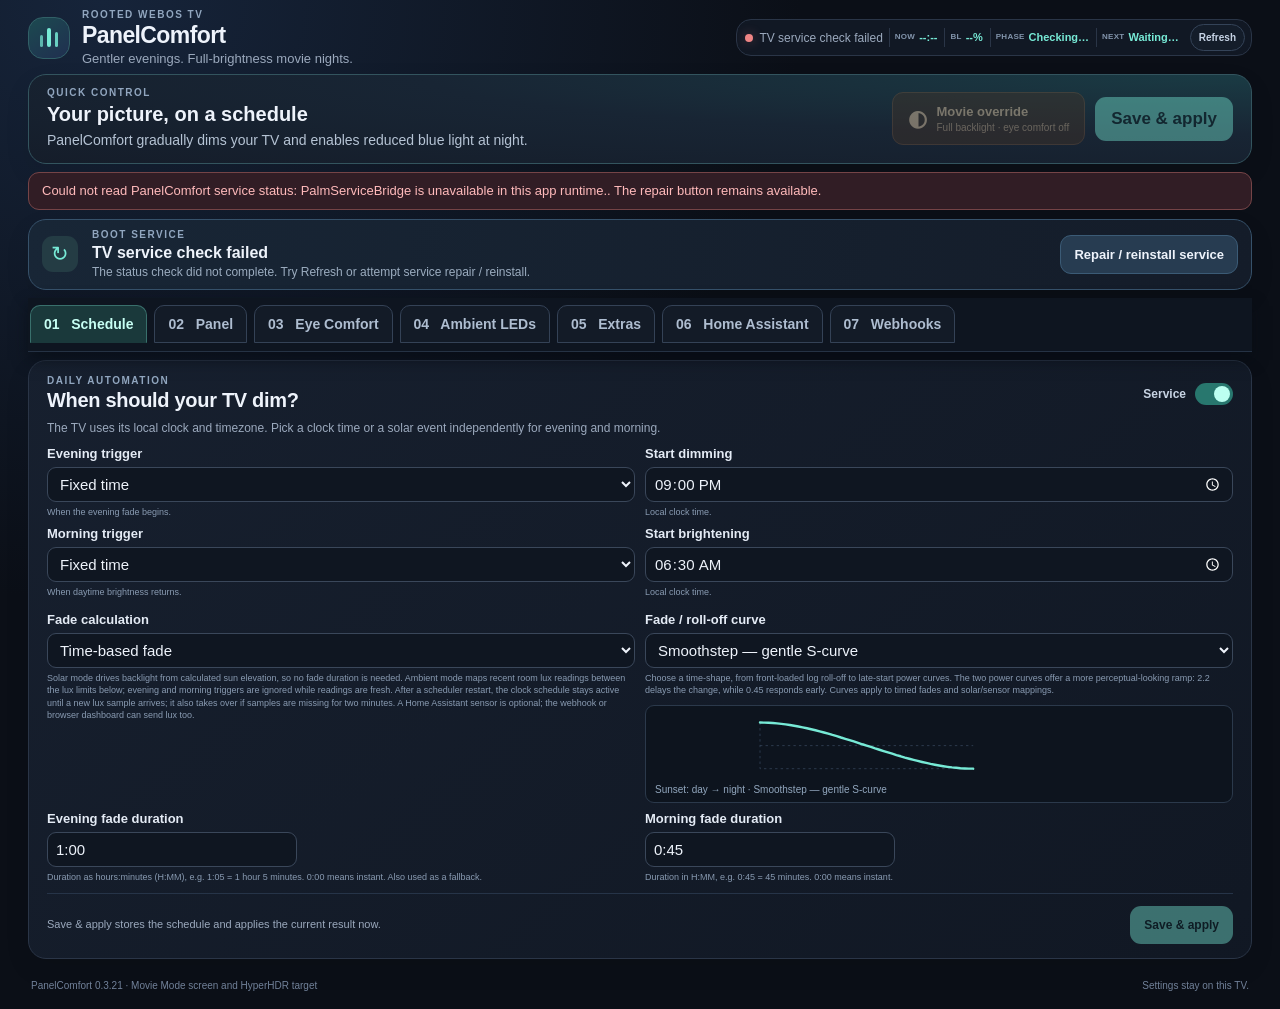
==== commit 7ae6117a: "Put the LED level back within seconds after HyperHDR resets A HyperHDR restart puts every instance b" ====
--- a/src/com.webosbrew.panelcomfort/index.html
+++ b/src/com.webosbrew.panelcomfort/index.html
@@ -188,7 +188,7 @@
       </section>
     </section>
 
-    <footer><span>PanelComfort 0.3.20 · Movie Mode screen and HyperHDR target</span><span id="lastAction">Settings stay on this TV.</span></footer>
+    <footer><span>PanelComfort 0.3.21 · Movie Mode screen and HyperHDR target</span><span id="lastAction">Settings stay on this TV.</span></footer>
   </main>
   <script src="app.js"></script>
 </body>
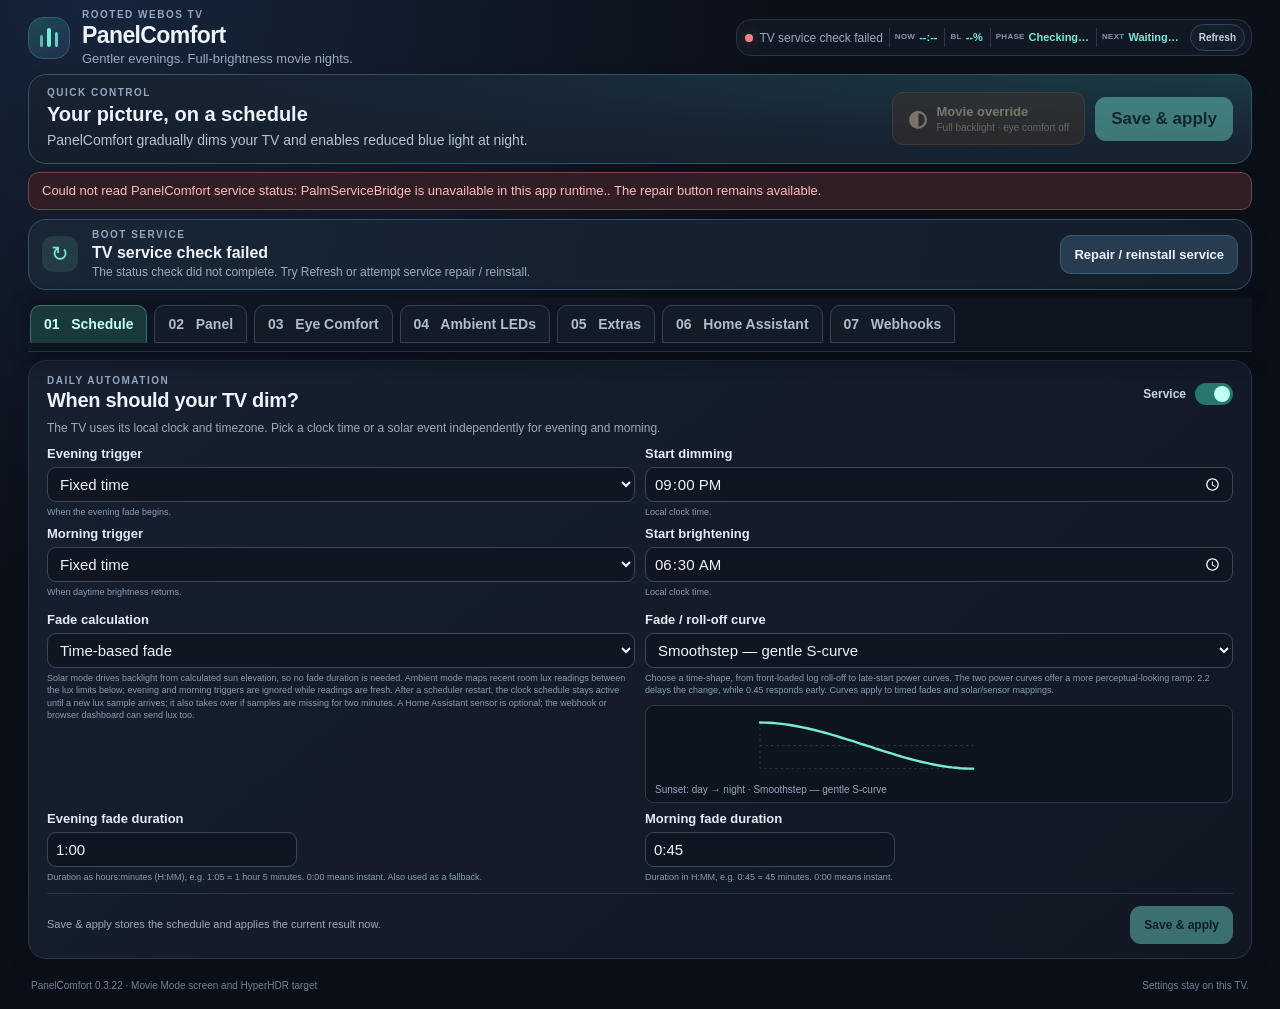
==== commit 6f407dc5: "Add an optional LED dark-room curve In lux modes, the LED strip can look much brighter than the pane" ====
--- a/src/com.webosbrew.panelcomfort/index.html
+++ b/src/com.webosbrew.panelcomfort/index.html
@@ -137,6 +137,7 @@
         <div class="hdr-brightness-grid">
           <div class="range-field"><div class="range-heading"><label for="hyperhdrMinBrightness">Night minimum</label><output id="hyperhdrMinOut">12%</output></div><input id="hyperhdrMinBrightness" type="range" min="0" max="90" value="12"><div class="range-scale"><span>Off</span><span>Brighter</span></div></div>
           <div class="range-field"><div class="range-heading"><label for="hyperhdrMaxBrightness">Day / movie maximum</label><output id="hyperhdrMaxOut">60%</output></div><input id="hyperhdrMaxBrightness" type="range" min="1" max="100" value="60"><div class="range-scale"><span>Lower</span><span>100 = normal output scale</span></div></div>
+          <div class="section-title"><div><h3>Dim LEDs more in dark rooms</h3><p class="muted small-copy">Lux modes only. The LEDs drop faster than the screen as the room gets darker and still reach the day maximum in full light.</p></div><label class="switch-label" for="hyperhdrDarkCurve"><span>Dark-room curve</span><input id="hyperhdrDarkCurve" type="checkbox"><span class="switch-ui"></span></label></div>
         </div>
         <div class="preview-block hdr-preview"><div class="preview-copy"><span class="eyebrow">AMBIENT LIGHT PREVIEW</span><strong id="hyperhdrPreviewTitle">12% at night · 60% day · movie TV 80% / LEDs 60%</strong><small>The Movie Mode slider sets the TV target. HyperHDR follows the same position between the TV's night/day limits, mapped to the LEDs' own night/day limits. Select which HyperHDR instances receive the adjustment in Connection settings.</small></div><div class="preview-meter"><span id="hyperhdrPreviewMeterFill"></span></div></div>
         <details class="advanced-settings"><summary>Connection settings (advanced)</summary><div class="advanced-body">
@@ -188,7 +189,7 @@
       </section>
     </section>
 
-    <footer><span>PanelComfort 0.3.21 · Movie Mode screen and HyperHDR target</span><span id="lastAction">Settings stay on this TV.</span></footer>
+    <footer><span>PanelComfort 0.3.22 · Movie Mode screen and HyperHDR target</span><span id="lastAction">Settings stay on this TV.</span></footer>
   </main>
   <script src="app.js"></script>
 </body>
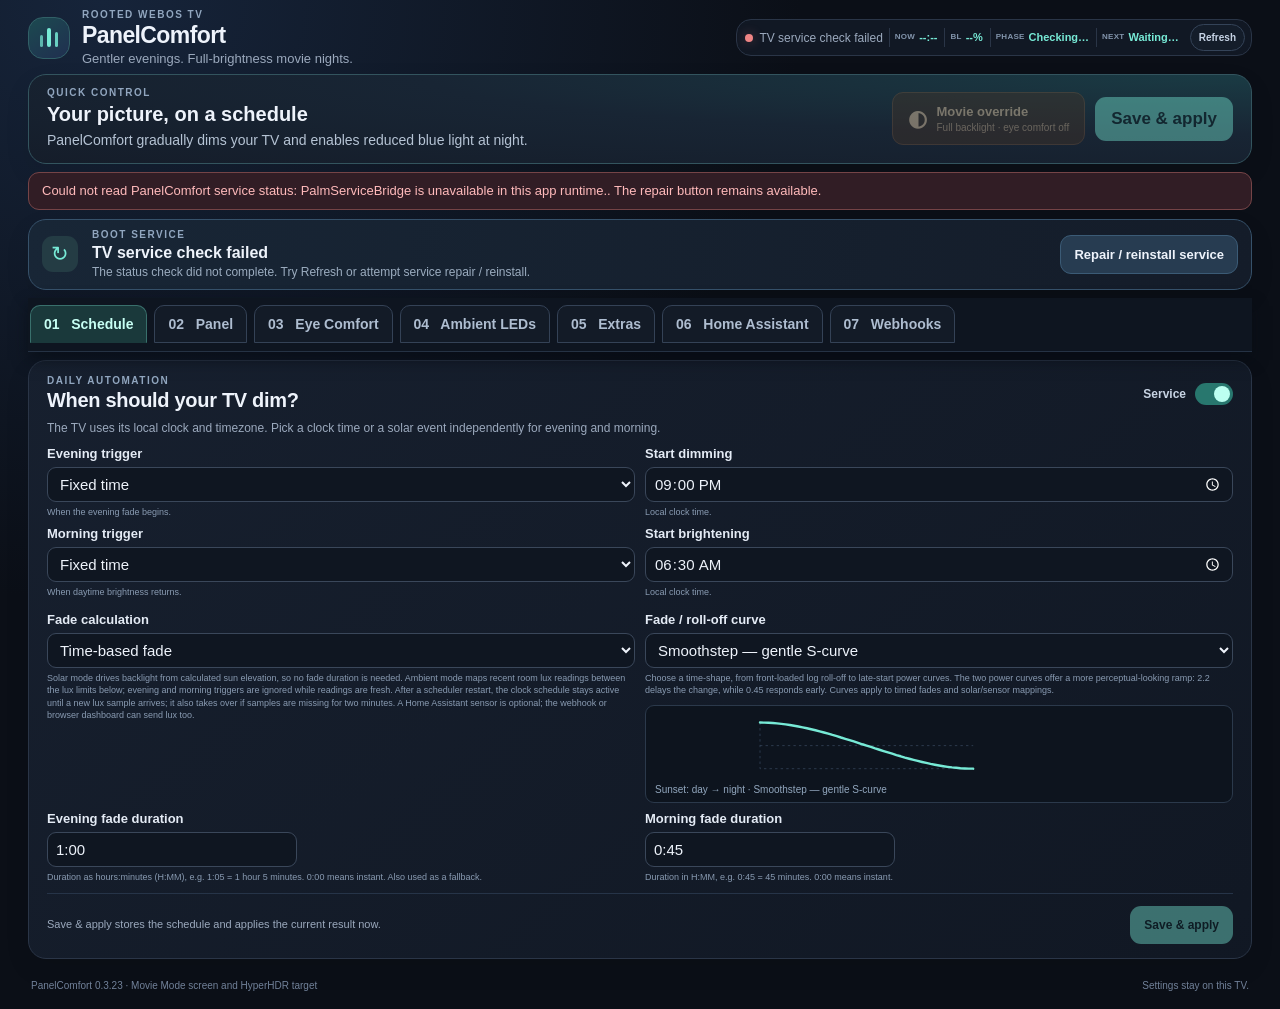
==== commit 8546b7e7: "Apply the first lux reading after a clock fallback at once A near-identical lux reading only refresh" ====
--- a/src/com.webosbrew.panelcomfort/index.html
+++ b/src/com.webosbrew.panelcomfort/index.html
@@ -189,7 +189,7 @@
       </section>
     </section>
 
-    <footer><span>PanelComfort 0.3.22 · Movie Mode screen and HyperHDR target</span><span id="lastAction">Settings stay on this TV.</span></footer>
+    <footer><span>PanelComfort 0.3.23 · Movie Mode screen and HyperHDR target</span><span id="lastAction">Settings stay on this TV.</span></footer>
   </main>
   <script src="app.js"></script>
 </body>
